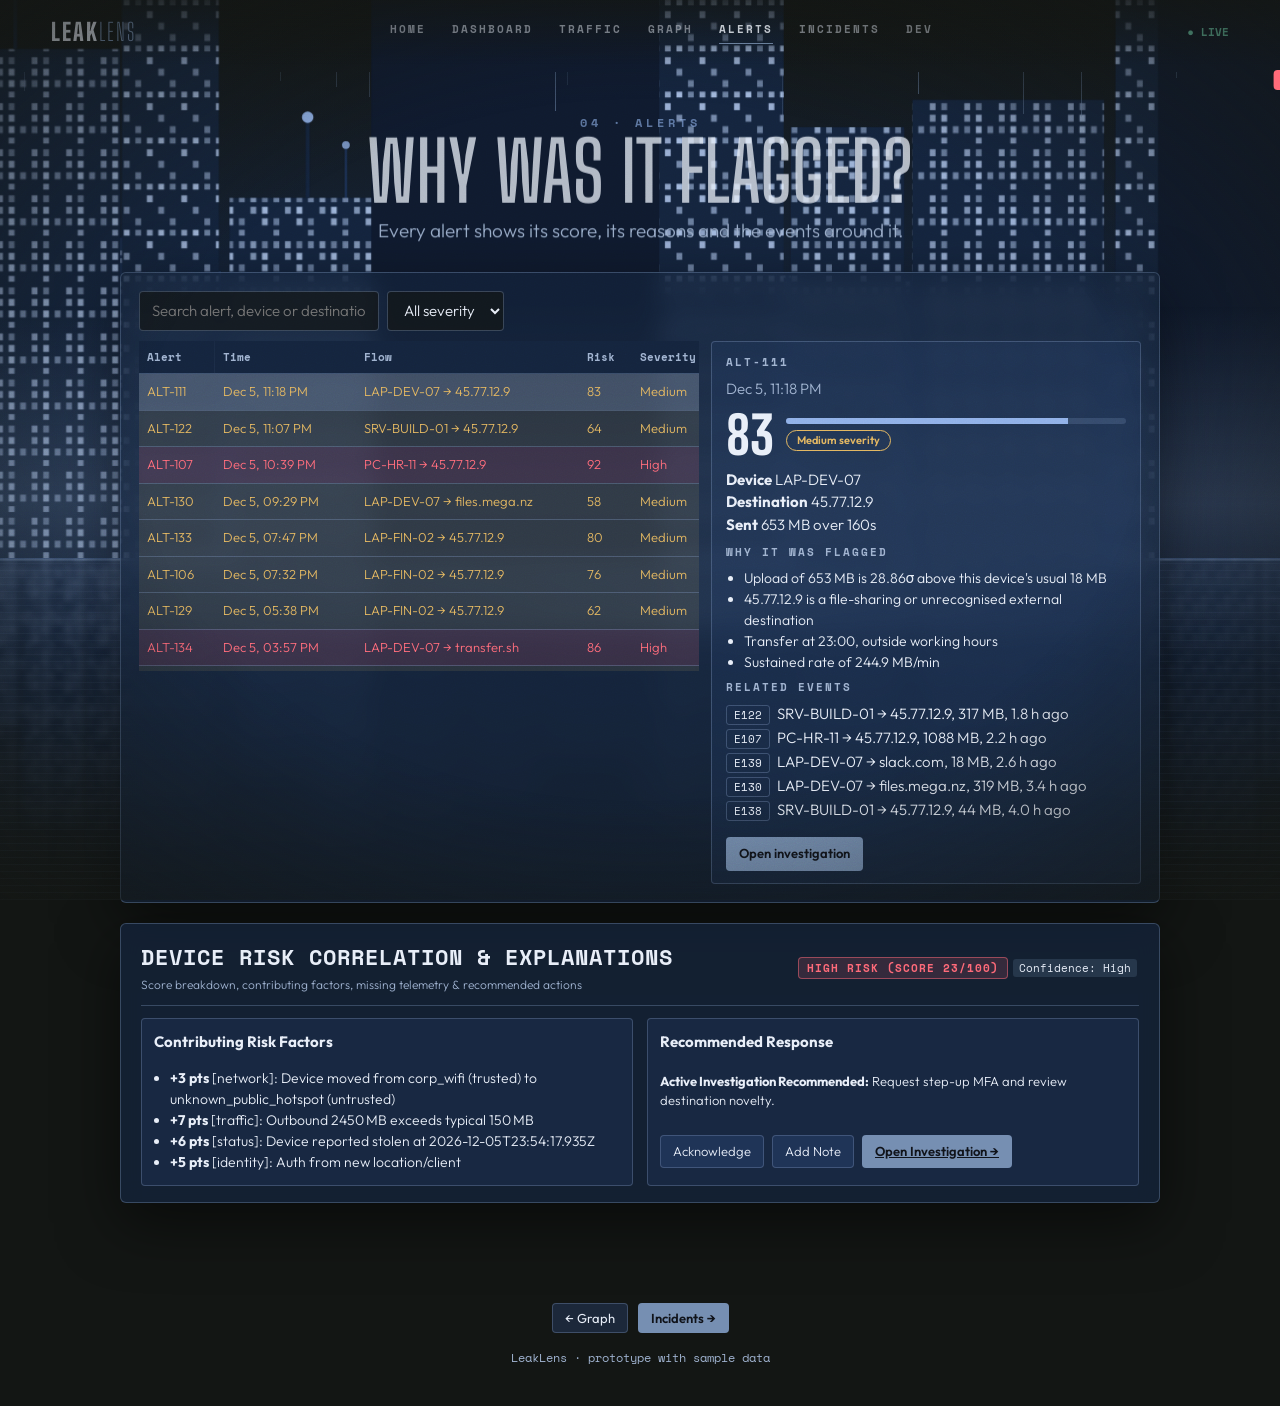
==== alerts.html @ 55581bce "Add multi-page LeakLens with Adaptive Device Risk Detection & Response module" ====
<!DOCTYPE html>
<html lang="en"><head><meta charset="utf-8">
<meta name="viewport" content="width=device-width, initial-scale=1, viewport-fit=cover">
<title>Alerts · LeakLens</title>
<link rel="stylesheet" href="https://fonts.googleapis.com/css2?family=Big+Shoulders+Display:wght@300;600;800&family=Outfit:wght@300;400;600&family=Space+Mono:wght@400;700&display=swap">
<link rel="stylesheet" href="assets/css/style.css">
</head><body data-page="alerts">
<div id="bar"></div>
<nav><span class="logo hd">LEAK<b>LENS</b></span><div class="links" id="lk"></div><span class="live">● LIVE</span></nav><div id="toast"></div>
<div class="fx" id="sky"></div><div class="fx" id="glow"></div><div class="fx" id="ring"></div><div class="fx" id="ds"></div>
<div class="fx lay" id="l1" style="opacity:.8"></div><div class="fx lay" id="l2"></div>
<div class="fx rfw"><div class="rf" id="r1"></div></div><div class="fx rfw"><div class="rf" id="r2" style="opacity:.5"></div></div>
<div class="fx" id="wat"></div><div class="fx" id="fog"></div><div class="fx lay" id="l3"></div><div class="fx" id="scan"></div><div class="fx" id="pt"></div><div class="fx" id="sh"></div>
<div class="fx vig"></div><div class="fx grain"></div>
<main>
<section id="s4"><span class="eye rv">04 · Alerts</span><h2 class="hd rv">Why was it flagged?</h2><p class="lead rv">Every alert shows its score, its reasons and the events around it.</p>
<div class="panel"><div class="bar"><input id="aq" placeholder="Search alert, device or destination…" aria-label="Search alerts"><select id="asv" aria-label="Severity"><option value="">All severity</option><option>High</option><option>Medium</option></select></div>
<div class="two"><div class="tw"><table><thead><tr><th>Alert</th><th>Time</th><th>Flow</th><th>Risk</th><th>Severity</th></tr></thead><tbody id="alist"></tbody></table></div><div class="pd" id="adet"></div></div></div></section>
</main><footer><div class="pager" id="pg"></div>LeakLens · prototype with sample data</footer>
<script src="assets/js/device-risk-sample-data.js"></script>
<script src="assets/js/device-risk-data.js"></script>
<script src="assets/js/device-risk-engine.js"></script>
<script src="assets/js/device-response.js"></script>
<script src="assets/js/device-risk-ui.js"></script>
<script src="assets/js/techtext.js"></script>
<script src="assets/js/app.js"></script>
</body></html>
---- assets/css/style.css ----
:root{--vb:#131614;--mb:#14243D;--ds:#364244;--sb:#2F4A81;--gl:#768FB2;--tx:#e8eef8;--mu:#9fb2cf;--bd:rgba(118,143,178,.38);--cy:#8fb0e8;--amb:#e3b660;--ok:#6fd3b0;--hi:#ff6b7a;color-scheme:dark}
*{box-sizing:border-box}html{scroll-behavior:smooth}body{margin:0;background:var(--vb);color:var(--tx);font:300 15px/1.5 Outfit,system-ui,sans-serif;overflow-x:hidden}
.fx{position:fixed;left:0;right:0;pointer-events:none}.hd{font-family:"Big Shoulders Display","Arial Narrow",Impact,sans-serif}
#sky{inset:0;z-index:0;background:linear-gradient(#131614 0,#14243D 38%,#2F4A81 62%,#768FB2 62.2%,#14243D 62.4%,#131614 100%)}
#glow{top:30vh;height:40vh;z-index:0;background:radial-gradient(ellipse at 50% 100%,rgba(118,143,178,.55),transparent 65%)}
.lay{z-index:1;top:12vh;height:50vh;transform-origin:50% 100%;will-change:transform}.lay svg,.rf svg{width:100%;height:100%;display:block}
.rfw{z-index:1;top:62vh;height:38vh;overflow:hidden;-webkit-mask-image:linear-gradient(#000,transparent 90%);mask-image:linear-gradient(#000,transparent 90%)}
.rf{position:absolute;left:0;right:0;top:0;height:50vh;transform-origin:50% 0;will-change:transform;opacity:.4;filter:blur(1.5px)}.rf>div{height:100%;transform:scaleY(-1)}
#wat{z-index:2;top:62vh;bottom:0;background:repeating-linear-gradient(0deg,rgba(143,176,232,.07) 0 1px,transparent 1px 7px);animation:rp 6s linear infinite}@keyframes rp{to{background-position:0 28px}}
#fog{z-index:3;top:34vh;height:40vh;background:linear-gradient(transparent,rgba(118,143,178,.28) 55%,transparent);animation:fg 14s ease-in-out infinite alternate}@keyframes fg{to{transform:translateX(-4vw) scaleY(1.15)}}
#ds{z-index:2;top:8vh;height:56vh;overflow:hidden}#ds i{position:absolute;top:-30%;width:1px;background:linear-gradient(transparent,var(--gl));animation:fall linear infinite}@keyframes fall{to{transform:translateY(190vh)}}
#pt{inset:0;z-index:4;overflow:hidden}#pt i{position:absolute;bottom:-5vh;background:var(--gl);opacity:.55;animation:fl linear infinite}@keyframes fl{to{transform:translate(var(--dx),-115vh) rotate(540deg)}}
#scan{z-index:3;top:0;bottom:0;width:30vw;left:-30vw;background:linear-gradient(90deg,transparent,rgba(143,176,232,.13),transparent);animation:sc 10s linear infinite}@keyframes sc{to{left:100vw}}
#ring{z-index:3;top:calc(40vh - min(32vw,260px));left:50%;width:min(64vw,520px);margin-left:calc(min(64vw,520px)/-2)}#ring svg{width:100%;animation:rot 40s linear infinite}@keyframes rot{to{transform:rotate(360deg)}}
.grain{inset:0;z-index:60;opacity:.16;background:url("data:image/svg+xml;utf8,<svg xmlns='http://www.w3.org/2000/svg' width='160' height='160'><filter id='n'><feTurbulence type='fractalNoise' baseFrequency='.9' numOctaves='2'/></filter><rect width='160' height='160' filter='url(%23n)' opacity='.8'/></svg>");mix-blend-mode:overlay;animation:gr .5s steps(3) infinite}@keyframes gr{33%{background-position:40px 20px}66%{background-position:-30px 50px}}
.vig{inset:0;z-index:59;background:radial-gradient(ellipse at center,transparent 55%,rgba(19,22,20,.7))}
#sh{inset:0;z-index:6;overflow:hidden}#sh i{position:absolute;left:50%;top:40%;opacity:0;background:linear-gradient(135deg,#b4c6e4,#2F4A81 60%,#14243D);will-change:transform}
nav{position:fixed;top:0;left:0;right:0;z-index:50;padding:calc(14px + env(safe-area-inset-top,0px)) 4vw 14px;display:flex;align-items:center;gap:24px;background:linear-gradient(rgba(19,22,20,.75),transparent)}
.logo{font-weight:800;font-size:24px;letter-spacing:2px}.logo b{color:var(--gl);font-weight:300}.links{display:flex;gap:26px;margin:0 auto;font:700 11px "Space Mono",monospace;letter-spacing:2px;text-transform:uppercase;overflow-x:auto}
.links a{color:var(--tx);text-decoration:none;opacity:.55;cursor:pointer;white-space:nowrap;padding-bottom:6px;border-bottom:1px solid transparent}.links a.on{opacity:1;border-color:var(--gl)}.live{font:700 11px "Space Mono",monospace;color:var(--ok);white-space:nowrap}
#bar{position:fixed;top:0;left:0;height:3px;z-index:70;width:0;background:linear-gradient(90deg,var(--sb),var(--gl))}
main{position:relative;z-index:10}section{min-height:100vh;min-height:100svh;display:flex;flex-direction:column;align-items:center;justify-content:center;text-align:center;padding:100px 4vw 60px}
.eye{font:700 12px "Space Mono",monospace;color:var(--cy);letter-spacing:4px;text-transform:uppercase}
h1{font-size:clamp(70px,17vw,230px);font-weight:300;margin:0;letter-spacing:.02em;line-height:.95;white-space:nowrap}h1 span{display:inline-block;will-change:transform}h1 span:nth-child(n+5){color:var(--gl);font-weight:600}
h2{font-size:clamp(40px,7vw,82px);font-weight:600;margin:4px 0;line-height:1;text-transform:uppercase}
.lead{max-width:600px;color:var(--mu);font-size:clamp(15px,2vw,19px);margin:8px auto 18px}
.big{font:300 clamp(40px,8vw,104px)/1 "Big Shoulders Display","Arial Narrow",sans-serif;text-transform:uppercase;max-width:1000px;margin:0;text-shadow:0 0 40px rgba(19,22,20,.8)}.big b{color:var(--gl);font-weight:800}
.st{min-height:85vh}.rv{will-change:opacity,transform}
.panel{width:100%;max-width:1040px;margin-top:10px;text-align:left;background:rgba(20,36,61,.62);border:1px solid var(--bd);border-radius:6px;padding:18px;backdrop-filter:blur(12px);box-shadow:0 20px 60px rgba(0,0,0,.5)}
.cards{display:grid;grid-template-columns:repeat(auto-fit,minmax(150px,1fr));gap:12px}
.c{border:1px solid var(--bd);border-radius:4px;padding:12px 14px;background:rgba(47,74,129,.18);transition:transform .25s,border-color .25s}.c:hover{transform:translateY(-4px);border-color:var(--gl)}
.c b{display:block;font:700 32px "Space Mono",monospace}.c span{color:var(--mu);font-size:13px}.c.h b{color:var(--hi)}.c.s b{color:var(--amb)}
.two{display:grid;grid-template-columns:minmax(0,1.3fr) minmax(0,1fr);gap:12px;margin-top:12px;align-items:stretch}@media(max-width:800px){.two,.gr{grid-template-columns:1fr!important}.links{gap:14px}.live{display:none}}
h3{margin:0 0 8px;font:700 11px "Space Mono",monospace;color:var(--mu);text-transform:uppercase;letter-spacing:2px}
#rc>div{display:flex;align-items:center;justify-content:space-between;gap:10px;padding:8px 0;border-top:1px solid var(--bd);font-size:13px;animation:in .5s}@keyframes in{from{opacity:0;transform:translateX(-14px)}}
.bg{padding:1px 10px;border-radius:99px;font-size:11px;font-weight:600;border:1px solid currentColor;white-space:nowrap}.normal{color:var(--ok)}.suspicious{color:var(--amb)}.high{color:var(--hi)}
.bar{display:flex;gap:8px;flex-wrap:wrap;margin-bottom:10px}
input,select{background:rgba(19,22,20,.7);color:var(--tx);border:1px solid var(--bd);border-radius:4px;padding:8px 12px;font:inherit}input[type=text]{flex:1;min-width:160px}
.tw{max-height:330px;overflow:auto}table{width:100%;border-collapse:collapse;font-size:13px;min-width:580px}th,td{text-align:left;padding:8px;border-bottom:1px solid var(--bd)}th{color:var(--mu);font:700 11px "Space Mono",monospace;position:sticky;top:0;background:#14243D}
tr.high{background:rgba(255,107,122,.15)}tr.suspicious{background:rgba(227,182,96,.1)}tr.new{animation:fb 1.6s}@keyframes fb{from{background:rgba(143,176,232,.45)}}
.gr{display:grid;grid-template-columns:1.8fr 1fr;gap:12px}svg{display:block}#g{width:100%;height:auto}
.node{cursor:pointer;transition:opacity .3s}.node text{fill:var(--tx);font-size:10px;text-anchor:middle;font-family:"Space Mono",monospace}.node circle:hover{filter:drop-shadow(0 0 8px #fff)}
.edge{stroke:rgba(118,143,178,.45);stroke-width:1.5}.edge.bad{stroke:var(--hi);stroke-width:2.5;stroke-dasharray:6 4;animation:ds 1s linear infinite}@keyframes ds{to{stroke-dashoffset:-20}}
.pulse{animation:pu 1.6s infinite;transform-box:fill-box;transform-origin:center}@keyframes pu{50%{transform:scale(1.35);opacity:.6}}
.lg{display:flex;gap:12px;flex-wrap:wrap;font-size:12px;color:var(--mu)}.sl{display:flex;align-items:center;gap:8px;font-size:13px;margin-top:6px}
dt{color:var(--mu);font-size:12px;margin-top:8px}dd{margin:0;font-weight:600}
#toast{position:fixed;top:calc(70px + env(safe-area-inset-top,0px));right:16px;z-index:80;background:var(--hi);color:#fff;padding:10px 16px;border-radius:4px;font-weight:600;transform:translateX(130%);transition:transform .4s;max-width:80vw}#toast.on{transform:none}
footer{position:relative;z-index:10;text-align:center;padding:40px 4vw calc(40px + env(safe-area-inset-bottom,0px));color:var(--mu);font:12px "Space Mono",monospace}
@media(prefers-reduced-motion:reduce){*{animation:none!important}}
#ttl{width:min(96vw,1280px);height:clamp(150px,30vw,340px);font-size:0;line-height:0;margin:0;white-space:normal;will-change:transform,opacity}
.tech-text{position:relative;touch-action:pan-y;user-select:none}.tech-text-canvas{display:block;width:100%;height:100%}
tr.sel td{background:rgba(143,176,232,.22)}tr[data-a]{cursor:pointer}
.pd{border:1px solid var(--bd);border-radius:4px;padding:12px 14px;background:rgba(47,74,129,.18);min-width:0}.pd table{width:100%}.pd p{margin:8px 0}
.b{font:inherit;font-size:13px;background:rgba(47,74,129,.35);color:var(--tx);border:1px solid var(--bd);border-radius:4px;padding:6px 12px;cursor:pointer}.b.on{background:var(--sb);border-color:var(--gl)}.b.p{background:var(--gl);color:#10131a;font-weight:600}.b:disabled{opacity:.4;cursor:default}
.b:focus-visible,.il:focus-visible,tr[data-a]:focus-visible,textarea:focus-visible{outline:2px solid var(--cy)}
.il{display:block;width:100%;text-align:left;background:none;color:var(--tx);border:0;border-bottom:1px solid var(--bd);padding:10px 8px;font:inherit;cursor:pointer}.il.sel{background:rgba(143,176,232,.2)}.il small{color:var(--mu)}
.ch{display:inline-block;font:11px "Space Mono",monospace;border:1px solid var(--bd);padding:1px 7px;border-radius:3px;margin:2px 4px 2px 0}
pre{margin:0;font:12px/1.5 "Space Mono",monospace;color:var(--cy);overflow:auto;max-height:230px}
.gg{display:grid;grid-template-columns:repeat(2,minmax(0,1fr));gap:12px}@media(max-width:800px){.gg{grid-template-columns:1fr}}
.c,.pd,.tw,.panel{min-width:0}.bg{flex:none;align-self:center}.c.rc{overflow:hidden}.cards{margin-bottom:0}#ch{display:block;margin-top:6px}
.mt{height:6px;background:rgba(118,143,178,.25);border-radius:9px;overflow:hidden}.mt i{display:block;height:100%;background:var(--cy)}
ul.rs{margin:6px 0;padding-left:18px;font-size:14px}textarea{width:100%;background:rgba(19,22,20,.7);color:var(--tx);border:1px solid var(--bd);border-radius:4px;padding:8px;font:inherit}
.panel .two,.panel .gg{margin-top:0}
/* multi-page additions: nav links are real links now, plus a prev/next pager in the footer */
.links a:hover{opacity:.85}.links a.on:hover{opacity:1}
.pager{display:flex;justify-content:center;gap:10px;flex-wrap:wrap;margin-bottom:16px}.pager a.b{text-decoration:none;font-family:Outfit,system-ui,sans-serif}

/* --- Adaptive Device Risk & Response styles (dr-) --- */
.dr-panel{margin-top:20px;text-align:left;background:rgba(20,36,61,.75);border:1px solid var(--bd);border-radius:6px;padding:16px 20px}
.dr-header{display:flex;justify-content:space-between;align-items:center;flex-wrap:wrap;gap:10px;margin-bottom:12px;border-bottom:1px solid var(--bd);padding-bottom:10px}
.dr-title{margin:0;font-size:22px;color:var(--tx);letter-spacing:1px}
.dr-badge{display:inline-flex;align-items:center;padding:2px 8px;border-radius:4px;font:700 11px "Space Mono",monospace;letter-spacing:1px;text-transform:uppercase}
.dr-badge.dr-critical{background:rgba(255,107,122,.25);color:var(--hi);border:1px solid var(--hi)}
.dr-badge.dr-high{background:rgba(255,107,122,.15);color:var(--hi);border:1px solid rgba(255,107,122,.5)}
.dr-badge.dr-medium{background:rgba(227,182,96,.18);color:var(--amb);border:1px solid var(--amb)}
.dr-badge.dr-low{background:rgba(111,211,176,.15);color:var(--ok);border:1px solid var(--ok)}
.dr-banner{background:rgba(227,182,96,.12);border:1px dashed var(--amb);color:var(--amb);font:600 12px "Space Mono",monospace;padding:6px 12px;border-radius:4px;display:inline-flex;align-items:center;gap:6px}
.dr-label-sim{background:rgba(143,176,232,.18);color:var(--cy);border:1px solid var(--cy);border-radius:3px;padding:2px 6px;font:700 10px "Space Mono",monospace}
.dr-label-req{background:rgba(227,182,96,.2);color:var(--amb);border:1px solid var(--amb);border-radius:3px;padding:2px 6px;font:700 10px "Space Mono",monospace}
.dr-label-conf{background:rgba(111,211,176,.2);color:var(--ok);border:1px solid var(--ok);border-radius:3px;padding:2px 6px;font:700 10px "Space Mono",monospace}
.dr-grid{display:grid;grid-template-columns:repeat(auto-fit,minmax(260px,1fr));gap:14px;margin-top:10px}
.dr-card{background:rgba(47,74,129,.2);border:1px solid var(--bd);border-radius:4px;padding:12px;display:flex;flex-direction:column;gap:8px}
.dr-card:hover{border-color:var(--gl)}
.dr-meta-row{display:flex;justify-content:space-between;font-size:13px;color:var(--mu)}
.dr-meta-row b{color:var(--tx)}
.dr-score-bar{height:6px;background:rgba(118,143,178,.2);border-radius:3px;overflow:hidden;position:relative}
.dr-score-fill{height:100%;transition:width .4s ease}
.dr-score-fill.dr-critical{background:var(--hi)}
.dr-score-fill.dr-high{background:var(--hi)}
.dr-score-fill.dr-medium{background:var(--amb)}
.dr-score-fill.dr-low{background:var(--ok)}
.dr-timeline{list-style:none;padding:0;margin:10px 0;border-left:2px solid var(--bd)}
.dr-timeline-item{position:relative;padding-left:18px;margin-bottom:12px;font-size:12px}
.dr-timeline-item::before{content:"";position:absolute;left:-5px;top:4px;width:8px;height:8px;border-radius:50%;background:var(--gl)}
.dr-timeline-item.dr-crit::before{background:var(--hi)}
.dr-audit-table{width:100%;border-collapse:collapse;font-size:12px;margin-top:8px}
.dr-audit-table th,.dr-audit-table td{border:1px solid var(--bd);padding:6px 8px;text-align:left}
.dr-audit-table th{background:rgba(47,74,129,.3);color:var(--mu)}
.dr-dialog-backdrop{position:fixed;inset:0;background:rgba(10,14,18,.8);z-index:90;display:flex;align-items:center;justify-content:center}
.dr-dialog{background:var(--vb);border:1px solid var(--hi);border-radius:6px;padding:20px;max-width:440px;width:90%;box-shadow:0 12px 30px rgba(0,0,0,.6);text-align:left}
.dr-dialog h4{margin:0 0 10px;color:var(--hi);font-size:18px}
.dr-dialog p{font-size:13px;color:var(--tx);margin:8px 0}
.dr-dialog input{width:100%;background:rgba(19,22,20,.8);border:1px solid var(--bd);color:var(--tx);padding:8px;border-radius:4px;font:inherit;margin:10px 0}
.dr-dialog .dr-actions{display:flex;justify-content:flex-end;gap:10px;margin-top:12px}
.dr-pill{display:inline-block;padding:1px 6px;border-radius:3px;font-size:11px;font-family:"Space Mono",monospace;background:rgba(118,143,178,.2);color:var(--tx);margin:2px}
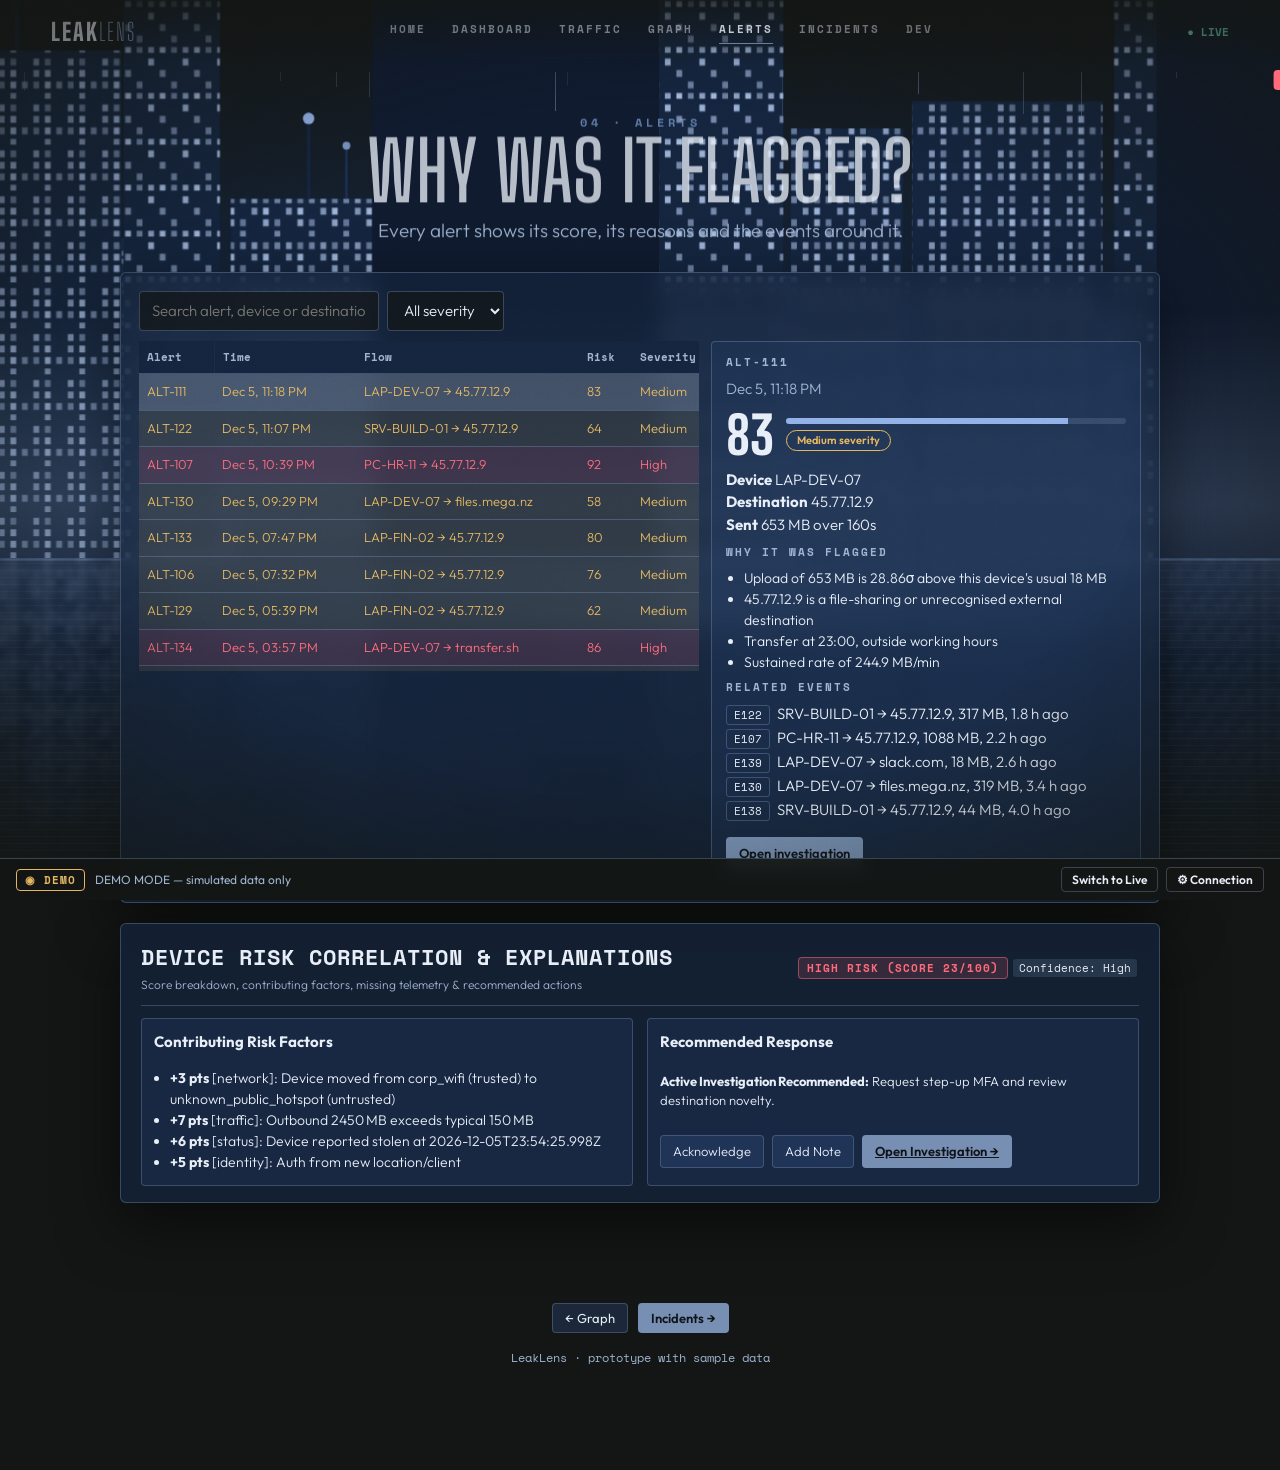
==== commit 3beb8f8e: "Add live simulator connection, telemetry agent, server, and multi-laptop monitoring" ====
--- a/alerts.html
+++ b/alerts.html
@@ -24,4 +24,5 @@
 <script src="assets/js/device-risk-ui.js"></script>
 <script src="assets/js/techtext.js"></script>
 <script src="assets/js/app.js"></script>
+<script src="assets/js/live-client.js"></script>
 </body></html>
--- a/assets/css/style.css
+++ b/assets/css/style.css
@@ -103,3 +103,44 @@
 .dr-dialog input{width:100%;background:rgba(19,22,20,.8);border:1px solid var(--bd);color:var(--tx);padding:8px;border-radius:4px;font:inherit;margin:10px 0}
 .dr-dialog .dr-actions{display:flex;justify-content:flex-end;gap:10px;margin-top:12px}
 .dr-pill{display:inline-block;padding:1px 6px;border-radius:3px;font-size:11px;font-family:"Space Mono",monospace;background:rgba(118,143,178,.2);color:var(--tx);margin:2px}
+
+/* ===================== AITHENA live layer ===================== */
+#aithena-livebar{position:fixed;left:0;right:0;bottom:0;z-index:90;display:flex;align-items:center;justify-content:space-between;gap:12px;padding:8px 16px;font:400 13px "Outfit",system-ui,sans-serif;border-top:1px solid var(--bd);backdrop-filter:blur(8px);flex-wrap:wrap}
+#aithena-livebar.demo{background:rgba(19,22,20,.92);color:var(--mu)}
+#aithena-livebar.live{background:rgba(17,32,26,.92);color:var(--tx)}
+#aithena-livebar .ab-left{display:flex;align-items:center;gap:10px;flex-wrap:wrap}
+#aithena-livebar .ab-badge{font:700 11px "Space Mono",monospace;letter-spacing:1px;padding:2px 8px;border-radius:4px;border:1px solid currentColor}
+#aithena-livebar.live .ab-badge{color:var(--ok)}
+#aithena-livebar.demo .ab-badge{color:var(--amb)}
+#aithena-livebar .ab-status{font-size:12px}
+#aithena-livebar .ab-right{display:flex;gap:8px}
+.ab-btn{background:transparent;border:1px solid var(--bd);color:var(--tx);padding:4px 10px;border-radius:4px;cursor:pointer;font:600 12px "Outfit",sans-serif}
+.ab-btn:hover{border-color:var(--gl)}
+.ab-btn.ab-primary{background:var(--sb);border-color:var(--sb)}
+.ab-panel{flex-basis:100%;display:flex;flex-direction:column;gap:8px;margin-top:8px;padding:10px;border:1px solid var(--bd);border-radius:6px;background:rgba(0,0,0,.25)}
+.ab-panel label{display:flex;flex-direction:column;font-size:12px;color:var(--mu);gap:3px}
+.ab-panel input{background:#10131a;border:1px solid var(--bd);color:var(--tx);padding:6px 8px;border-radius:4px;font:400 13px "Space Mono",monospace}
+.ab-panel-row{display:flex;align-items:center;gap:10px;flex-wrap:wrap}
+.ab-note{font-size:11px;color:var(--mu)}
+.ab-err{font-size:12px;color:var(--hi)}
+body{padding-bottom:64px}
+/* status dots + severities */
+.aithena-dot{display:inline-block;width:8px;height:8px;border-radius:50%;margin-right:5px;vertical-align:middle;background:var(--mu)}
+.aithena-dot.aithena-ok{background:var(--ok)}
+.aithena-dot.aithena-amb{background:var(--amb)}
+.aithena-dot.aithena-hi{background:var(--hi)}
+.aithena-dot.aithena-mu{background:var(--mu)}
+.aithena-mu{color:var(--mu)}
+.aithena-sev-critical,.aithena-sev-high{color:var(--hi);font-weight:700}
+.aithena-sev-medium{color:var(--amb);font-weight:700}
+.aithena-sev-low{color:var(--ok);font-weight:700}
+.aithena-devpill{display:inline-flex;align-items:center;gap:4px}
+/* fleet tiles */
+.aithena-tiles{display:flex;gap:12px;flex-wrap:wrap}
+.aithena-tile{flex:1 1 110px;border:1px solid var(--bd);border-radius:8px;padding:12px 14px;display:flex;flex-direction:column;gap:2px;background:rgba(47,74,129,.12)}
+.aithena-tile b{font:700 28px "Space Mono",monospace;color:var(--tx)}
+.aithena-tile span{font-size:12px;color:var(--mu)}
+.aithena-tile.ok b{color:var(--ok)}
+.aithena-tile.amb b{color:var(--amb)}
+.aithena-tile.hi b{color:var(--hi)}
+.aithena-unknown{margin-top:6px;padding:6px 8px;background:rgba(227,182,96,.1);border-left:3px solid var(--amb);font-size:12px;color:var(--amb)}
